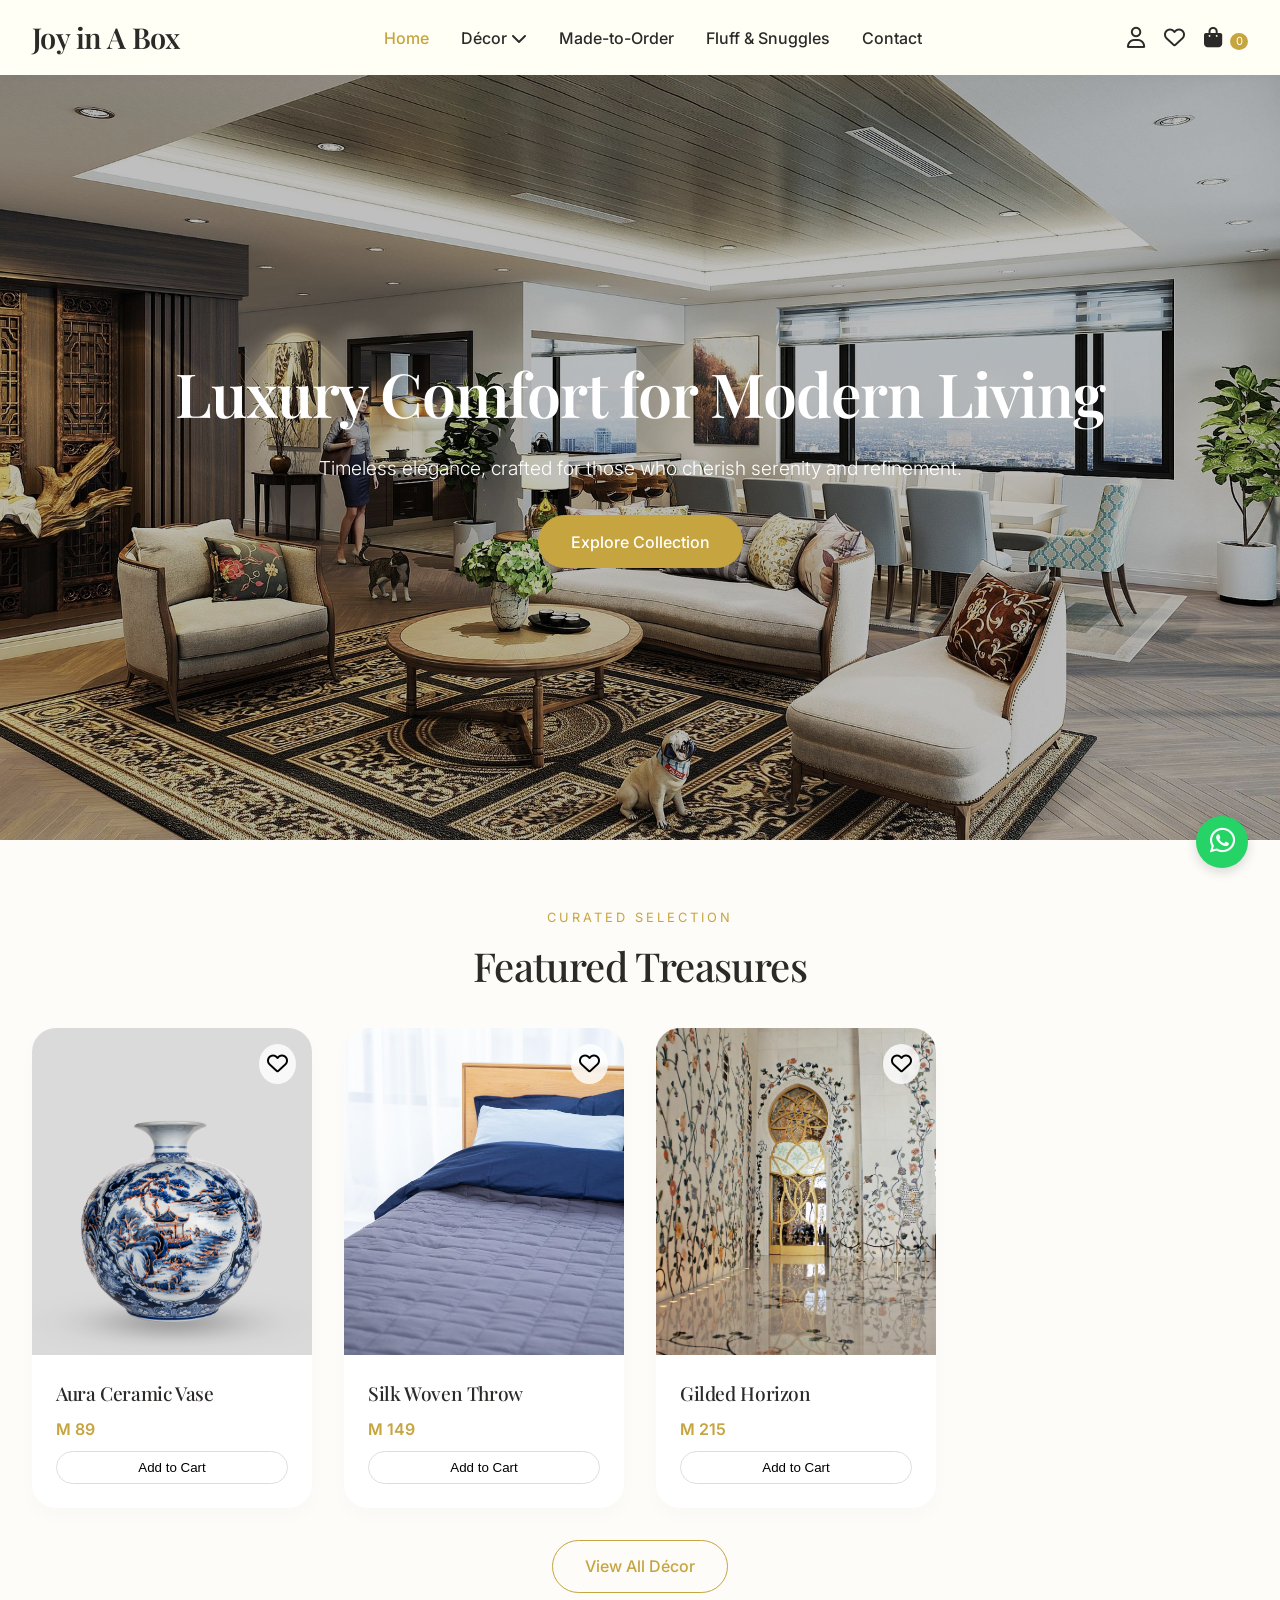
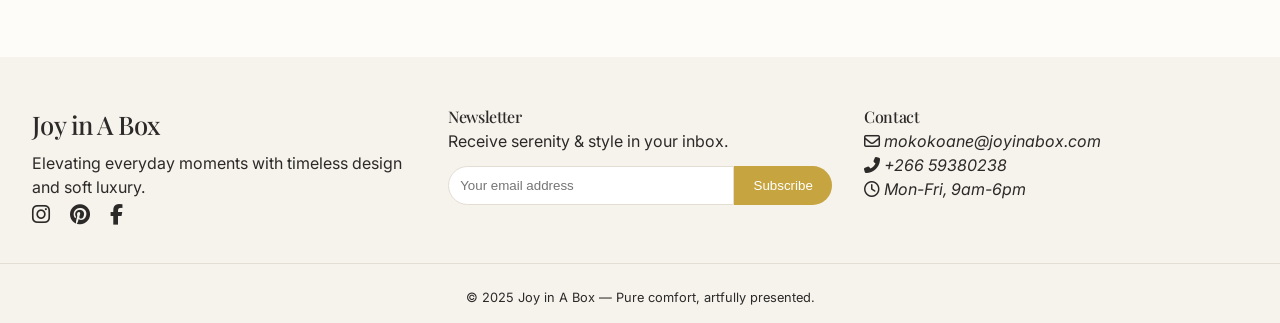
==== index.html @ f955df0f "Add files via upload" ====
<!DOCTYPE html>
<html lang="en">
<head>
    <meta charset="UTF-8">
    <meta name="viewport" content="width=device-width, initial-scale=1.0, viewport-fit=cover">
    <title>Joy in A Box | Luxury Comfort</title>
    <link rel="preconnect" href="https://fonts.googleapis.com">
    <link rel="preconnect" href="https://fonts.gstatic.com" crossorigin>
    <link href="https://fonts.googleapis.com/css2?family=Inter:opsz,wght@14..32,300;14..32,400;14..32,500;14..32,600&family=Playfair+Display:wght@400;500;600;700&display=swap" rel="stylesheet">
    <link rel="stylesheet" href="https://cdnjs.cloudflare.com/ajax/libs/font-awesome/6.5.1/css/all.min.css">
    <link rel="stylesheet" href="styles.css">
</head>
<body>
    <header class="header">
        <div class="container header-container">
            <div class="logo">
                <a href="index.html">Joy in A Box</a>
            </div>
            <nav class="main-nav">
                <ul class="nav-links">
                    <li><a href="index.html" class="active">Home</a></li>
                    <li class="dropdown-trigger">
                        <a href="decor.html">Décor <i class="fas fa-chevron-down dropdown-arrow"></i></a>
                        <ul class="dropdown-menu">
                            <li><a href="decor.html#wall-art">Wall Art</a></li>
                            <li><a href="decor.html#vases">Vases</a></li>
                            <li><a href="decor.html#lighting">Lighting</a></li>
                        </ul>
                    </li>
                    <li><a href="made-to-order.html">Made-to-Order</a></li>
                    <li><a href="fluff-snuggles.html">Fluff & Snuggles</a></li>
                    <li><a href="contact.html">Contact</a></li>
                </ul>
            </nav>
            <div class="header-icons">
                <a href="#" aria-label="Account" class="icon-btn"><i class="far fa-user"></i></a>
                <a href="#" aria-label="Favourites" class="icon-btn"><i class="far fa-heart"></i></a>
                <a href="#" aria-label="Cart" class="icon-btn cart-icon"><i class="fas fa-shopping-bag"></i> <span class="cart-count">0</span></a>
            </div>
            <button class="mobile-menu-toggle" aria-label="Menu"><i class="fas fa-bars"></i></button>
        </div>
    </header>

    <main>
        <section class="hero">
            <div class="hero-image">
                <div class="hero-overlay"></div>
                <div class="hero-content container">
                    <h1 class="hero-title">Luxury Comfort for Modern Living</h1>
                    <p class="hero-subtitle">Timeless elegance, crafted for those who cherish serenity and refinement.</p>
                    <a href="decor.html" class="btn btn-gold">Explore Collection</a>
                </div>
            </div>
        </section>

        <section class="featured container">
            <div class="section-header">
                <span class="section-tag">Curated Selection</span>
                <h2 class="section-title">Featured Treasures</h2>
            </div>
            <div class="product-grid">
                <div class="product-card">
                    <div class="product-image">
                        <img src="images/aura-vase.png" alt="Aura Ceramic Vase">
                        <button class="fav-btn"><i class="far fa-heart"></i></button>
                    </div>
                    <div class="product-info">
                        <h3>Aura Ceramic Vase</h3>
                        <p class="price">M 89</p>
                        <button class="btn-add-cart">Add to Cart</button>
                    </div>
                </div>
                <div class="product-card">
                    <div class="product-image">
                        <img src="images/silk-throw.jpg" alt="Silk Woven Throw">
                        <button class="fav-btn"><i class="far fa-heart"></i></button>
                    </div>
                    <div class="product-info">
                        <h3>Silk Woven Throw</h3>
                        <p class="price">M 149</p>
                        <button class="btn-add-cart">Add to Cart</button>
                    </div>
                </div>
                <div class="product-card">
                    <div class="product-image">
                        <img src="images/gilded-horizon.jpg" alt="Gilded Horizon">
                        <button class="fav-btn"><i class="far fa-heart"></i></button>
                    </div>
                    <div class="product-info">
                        <h3>Gilded Horizon</h3>
                        <p class="price">M 215</p>
                        <button class="btn-add-cart">Add to Cart</button>
                    </div>
                </div>
            </div>
            <div class="cta-center">
                <a href="decor.html" class="btn btn-outline">View All Décor</a>
            </div>
        </section>
    </main>

    <footer class="footer">
        <div class="container footer-grid">
            <div class="footer-brand">
                <div class="logo-footer">Joy in A Box</div>
                <p>Elevating everyday moments with timeless design and soft luxury.</p>
                <div class="social-links">
                    <a href="#" aria-label="Instagram"><i class="fab fa-instagram"></i></a>
                    <a href="#" aria-label="Pinterest"><i class="fab fa-pinterest"></i></a>
                    <a href="#" aria-label="Facebook"><i class="fab fa-facebook-f"></i></a>
                </div>
            </div>
            <div class="footer-newsletter">
                <h4>Newsletter</h4>
                <p>Receive serenity & style in your inbox.</p>
                <form class="newsletter-form">
                    <input type="email" placeholder="Your email address" required>
                    <button type="submit">Subscribe</button>
                </form>
            </div>
            <div class="footer-contact">
                <h4>Contact</h4>
                <address>
                    <p><i class="far fa-envelope"></i> mokokoane@joyinabox.com</p>
                    <p><i class="fas fa-phone-alt"></i> +266 59380238</p>
                    <p><i class="far fa-clock"></i> Mon-Fri, 9am-6pm </p>
                </address>
            </div>
        </div>
        <div class="footer-bottom">
            <div class="container"><p>© 2025 Joy in A Box — Pure comfort, artfully presented.</p></div>
        </div>
    </footer>

    <a href="https://wa.me/18004399021" class="floating-wa" target="_blank" aria-label="WhatsApp Chat"><i class="fab fa-whatsapp"></i></a>
    <button class="scroll-top" aria-label="Scroll to top"><i class="fas fa-arrow-up"></i></button>

    <script src="script.js"></script>
</body>
</html>
---- styles.css ----
* {
    margin: 0;
    padding: 0;
    box-sizing: border-box;
}

body {
    font-family: 'Inter', sans-serif;
    background-color: #FEFCF8;
    color: #2C2A29;
    line-height: 1.5;
}

h1, h2, h3, h4, .logo, .logo-footer, .hero-title, .section-title {
    font-family: 'Playfair Display', serif;
    font-weight: 500;
    letter-spacing: -0.02em;
}

.container {
    max-width: 1280px;
    margin: 0 auto;
    padding: 0 2rem;
}

.btn {
    display: inline-block;
    padding: 0.85rem 2rem;
    border-radius: 2rem;
    font-weight: 500;
    transition: all 0.3s ease;
    text-decoration: none;
    border: 1px solid transparent;
    cursor: pointer;
    font-family: 'Inter', sans-serif;
}

.btn-gold {
    background-color: #C6A43F;
    color: white;
    border-color: #C6A43F;
}

.btn-gold:hover {
    background-color: #B28C32;
    transform: translateY(-2px);
    box-shadow: 0 10px 20px rgba(0,0,0,0.05);
}

.btn-outline {
    border: 1px solid #C6A43F;
    color: #C6A43F;
    background: transparent;
}

.btn-outline:hover {
    background: #C6A43F;
    color: white;
}

.header {
    background: #FFFFFF;
    box-shadow: 0 2px 12px rgba(0,0,0,0.02);
    position: sticky;
    top: 0;
    z-index: 1000;
    backdrop-filter: blur(4px);
    background-color: rgba(255,255,245,0.96);
}

.header-container {
    display: flex;
    justify-content: space-between;
    align-items: center;
    padding: 1rem 2rem;
    flex-wrap: wrap;
}

.logo a {
    font-size: 1.8rem;
    font-weight: 600;
    text-decoration: none;
    color: #2C2A29;
    letter-spacing: -0.02em;
    font-family: 'Playfair Display', serif;
}

.nav-links {
    display: flex;
    gap: 2rem;
    list-style: none;
}

.nav-links li a {
    text-decoration: none;
    color: #2C2A29;
    font-weight: 500;
    transition: color 0.2s;
}

.nav-links li a:hover, .nav-links li a.active {
    color: #C6A43F;
}

.dropdown-trigger {
    position: relative;
}

.dropdown-menu {
    position: absolute;
    top: 100%;
    left: 0;
    background: white;
    list-style: none;
    padding: 0.75rem 0;
    border-radius: 1rem;
    box-shadow: 0 12px 28px rgba(0,0,0,0.05);
    min-width: 140px;
    opacity: 0;
    visibility: hidden;
    transition: all 0.2s;
    z-index: 10;
}

.dropdown-trigger:hover .dropdown-menu {
    opacity: 1;
    visibility: visible;
}

.dropdown-menu li a {
    display: block;
    padding: 0.5rem 1.5rem;
    color: #2C2A29;
}

.header-icons {
    display: flex;
    gap: 1.2rem;
    align-items: center;
}

.icon-btn {
    font-size: 1.3rem;
    text-decoration: none;
    color: #2C2A29;
    transition: color 0.2s;
}

.cart-icon {
    position: relative;
}
.cart-count {
    font-size: 0.7rem;
    background: #C6A43F;
    color: white;
    border-radius: 50%;
    width: 18px;
    display: inline-block;
    text-align: center;
    margin-left: 2px;
}

.mobile-menu-toggle {
    display: none;
    background: none;
    border: none;
    font-size: 1.8rem;
    cursor: pointer;
}

.hero-image {
    background-image: url('images/hero-luxury-interior.jpg');
    background-size: cover;
    background-position: center 40%;
    height: 85vh;
    position: relative;
    display: flex;
    align-items: center;
    justify-content: center;
}
.hero-overlay {
    position: absolute;
    inset: 0;
    background: rgba(0,0,0,0.25);
}
.hero-content {
    position: relative;
    text-align: center;
    color: white;
    z-index: 2;
}
.hero-title {
    font-size: 3.8rem;
    margin-bottom: 1rem;
    font-weight: 600;
}
.hero-subtitle {
    font-size: 1.2rem;
    margin-bottom: 2rem;
    font-weight: 300;
}

.section-header {
    text-align: center;
    margin: 4rem 0 2rem;
}
.section-tag {
    font-size: 0.8rem;
    letter-spacing: 3px;
    text-transform: uppercase;
    color: #C6A43F;
}
.section-title {
    font-size: 2.5rem;
    margin-top: 0.5rem;
}

.product-grid {
    display: grid;
    grid-template-columns: repeat(auto-fill, minmax(280px, 1fr));
    gap: 2rem;
    margin: 2rem 0;
}

.product-card {
    background: white;
    border-radius: 1.5rem;
    overflow: hidden;
    transition: all 0.3s ease;
    box-shadow: 0 8px 20px rgba(0,0,0,0.02);
}
.product-card:hover {
    transform: translateY(-6px);
    box-shadow: 0 24px 36px rgba(0,0,0,0.05);
}
.product-image {
    position: relative;
}
.product-image img {
    width: 100%;
    aspect-ratio: 6 / 7;
    object-fit: cover;
    display: block;
}
.fav-btn {
    position: absolute;
    top: 1rem;
    right: 1rem;
    background: rgba(255,255,255,0.8);
    border: none;
    font-size: 1.3rem;
    padding: 0.5rem;
    border-radius: 50%;
    cursor: pointer;
    backdrop-filter: blur(2px);
    transition: all 0.2s;
}
.fav-btn:hover {
    background: white;
    transform: scale(1.05);
}
.product-info {
    padding: 1.5rem;
}
.product-info h3 {
    font-size: 1.2rem;
    font-weight: 500;
}
.price {
    font-weight: 600;
    margin: 0.6rem 0;
    color: #C6A43F;
}
.btn-add-cart {
    background: none;
    border: 1px solid #ddd;
    padding: 0.5rem 1rem;
    border-radius: 2rem;
    cursor: pointer;
    width: 100%;
    transition: 0.2s;
}
.btn-add-cart:hover {
    background: #C6A43F;
    border-color: #C6A43F;
    color: white;
}
.cta-center {
    text-align: center;
    margin: 2rem 0 4rem;
}

.footer {
    background: #F6F2EC;
    padding: 3rem 0 1rem;
    margin-top: 4rem;
}
.footer-grid {
    display: grid;
    grid-template-columns: 1fr 1fr 1fr;
    gap: 2rem;
}
.logo-footer {
    font-size: 1.6rem;
    font-family: 'Playfair Display', serif;
    margin-bottom: 0.5rem;
}
.social-links a {
    text-decoration: none;
    margin-right: 1rem;
    font-size: 1.3rem;
    color: #2C2A29;
    transition: color 0.2s;
}
.social-links a:hover {
    color: #C6A43F;
}
.newsletter-form {
    display: flex;
    margin-top: 0.8rem;
}
.newsletter-form input {
    flex: 1;
    padding: 0.7rem;
    border: 1px solid #E4DDD4;
    border-radius: 3rem 0 0 3rem;
    outline: none;
}
.newsletter-form button {
    background: #C6A43F;
    border: none;
    padding: 0 1.2rem;
    border-radius: 0 3rem 3rem 0;
    color: white;
    cursor: pointer;
    transition: background 0.2s;
}
.newsletter-form button:hover {
    background: #B28C32;
}
.footer-bottom {
    border-top: 1px solid #E4DDD4;
    text-align: center;
    margin-top: 2rem;
    padding-top: 1.5rem;
    font-size: 0.8rem;
}

.floating-wa {
    position: fixed;
    bottom: 2rem;
    right: 2rem;
    background: #25D366;
    color: white;
    font-size: 1.8rem;
    padding: 0.6rem;
    width: 52px;
    height: 52px;
    border-radius: 50%;
    text-align: center;
    line-height: 1;
    text-decoration: none;
    box-shadow: 0 4px 12px rgba(0,0,0,0.15);
    z-index: 99;
    transition: transform 0.2s;
}
.floating-wa:hover {
    transform: scale(1.05);
}
.scroll-top {
    position: fixed;
    bottom: 2rem;
    right: 6rem;
    background: #C6A43F;
    border: none;
    width: 45px;
    height: 45px;
    border-radius: 50%;
    font-size: 1.2rem;
    cursor: pointer;
    opacity: 0.7;
    transition: 0.2s;
    z-index: 99;
    color: white;
}
.scroll-top:hover {
    opacity: 1;
    transform: translateY(-2px);
}

.page-header {
    text-align: center;
    margin: 3rem auto;
}
.categories-list {
    display: flex;
    justify-content: center;
    gap: 2rem;
    list-style: none;
    margin: 2rem 0;
}
.cat-badge {
    background: #F3EFE9;
    padding: 0.5rem 1.5rem;
    border-radius: 3rem;
    font-weight: 500;
    display: inline-flex;
    align-items: center;
    gap: 0.5rem;
}
.decor-section {
    margin-bottom: 3rem;
}
.decor-section h2 {
    font-size: 1.8rem;
    border-left: 4px solid #C6A43F;
    padding-left: 1rem;
    margin: 2rem 0 1rem;
    display: flex;
    align-items: center;
    gap: 0.75rem;
}

.made-to-order-container {
    max-width: 900px;
    margin: 2rem auto;
}
.process-timeline {
    background: #FAF7F2;
    border-radius: 2rem;
    padding: 2rem;
}
.timeline-title {
    text-align: center;
    margin-bottom: 2rem;
    font-size: 1.8rem;
}
.ordered-steps {
    list-style: none;
    padding: 0;
}
.ordered-steps li {
    display: flex;
    gap: 1rem;
    margin-bottom: 2rem;
    align-items: flex-start;
}
.step-icon {
    font-size: 2rem;
    min-width: 60px;
    color: #C6A43F;
}
.step-content strong {
    font-weight: 600;
    display: block;
    margin-bottom: 0.25rem;
    font-size: 1.1rem;
}
.custom-cta {
    text-align: center;
    margin-top: 2.5rem;
}

.cozy-hero {
    text-align: center;
    margin: 3rem auto 1rem;
}
.video-wrapper {
    margin: 2rem auto;
    border-radius: 2rem;
    overflow: hidden;
    box-shadow: 0 15px 30px rgba(0,0,0,0.05);
}
.video-wrapper video {
    display: block;
    border-radius: 2rem;
}
.soft-card {
    border-radius: 2rem;
}

.contact-grid {
    display: grid;
    grid-template-columns: 1fr 1fr;
    gap: 3rem;
    margin: 3rem auto;
}
.about-us h2, .contact-form-wrapper h2 {
    font-size: 1.8rem;
    margin-bottom: 1rem;
    display: flex;
    align-items: center;
    gap: 0.75rem;
}
.store-hours {
    margin-top: 1.5rem;
    padding-top: 1rem;
    border-top: 1px solid #E4DDD4;
}
.store-hours h3 {
    margin-bottom: 0.5rem;
    display: flex;
    align-items: center;
    gap: 0.5rem;
}
.form-group {
    margin-bottom: 1.2rem;
}
.form-group input, .form-group textarea {
    width: 100%;
    padding: 0.9rem;
    border: 1px solid #E4DDD4;
    border-radius: 1rem;
    background: white;
    font-family: 'Inter', sans-serif;
    transition: border-color 0.2s;
}
.form-group input:focus, .form-group textarea:focus {
    outline: none;
    border-color: #C6A43F;
}
.form-note {
    font-size: 0.8rem;
    margin-top: 1rem;
    color: #7E6B5C;
}

@media (max-width: 960px) {
    .main-nav {
        display: none;
        position: absolute;
        top: 100%;
        left: 0;
        width: 100%;
        background: white;
        padding: 1.5rem;
        box-shadow: 0 10px 20px rgba(0,0,0,0.05);
    }
    .main-nav.active {
        display: block;
    }
    .nav-links {
        flex-direction: column;
        gap: 1rem;
    }
    .mobile-menu-toggle {
        display: block;
    }
    .header-icons {
        margin-right: 0.5rem;
    }
    .footer-grid {
        grid-template-columns: 1fr;
        text-align: center;
        gap: 1.5rem;
    }
    .contact-grid {
        grid-template-columns: 1fr;
    }
    .hero-title {
        font-size: 2.2rem;
    }
    .product-grid {
        grid-template-columns: repeat(auto-fill, minmax(240px, 1fr));
    }
    .scroll-top {
        right: 1.2rem;
        bottom: 1.2rem;
    }
    .floating-wa {
        right: 1.2rem;
        bottom: 5rem;
    }
}
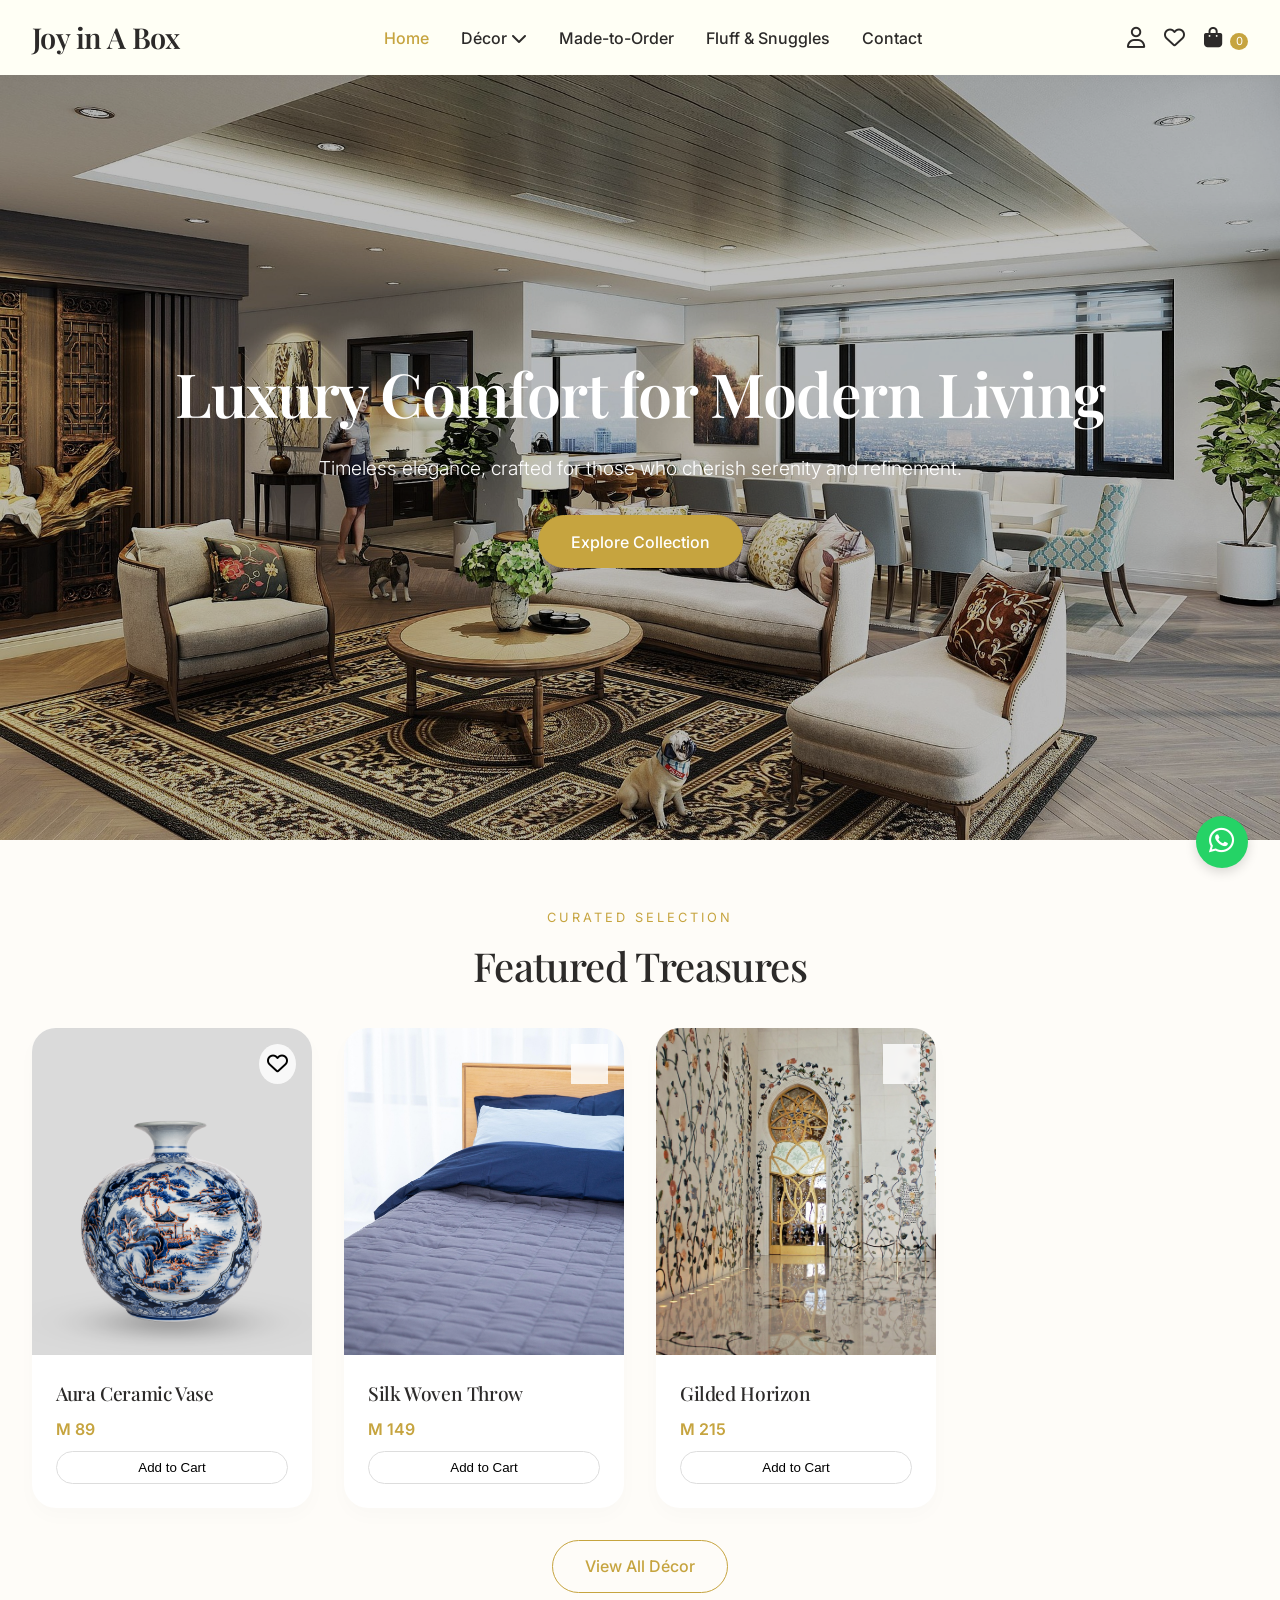
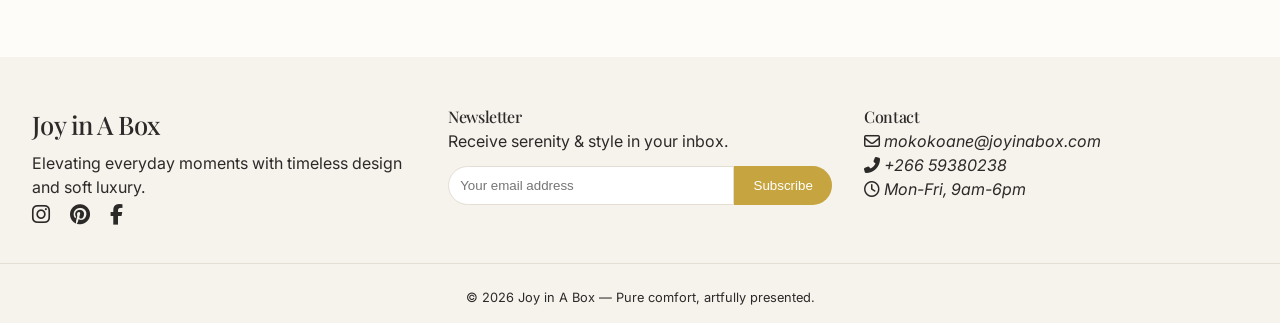
==== commit 20ceddf6: "Update index.html" ====
--- a/index.html
+++ b/index.html
@@ -128,7 +128,7 @@
             </div>
         </div>
         <div class="footer-bottom">
-            <div class="container"><p>© 2025 Joy in A Box — Pure comfort, artfully presented.</p></div>
+            <div class="container"><p>© 2026 Joy in A Box — Pure comfort, artfully presented.</p></div>
         </div>
     </footer>
 
@@ -137,4 +137,4 @@
 
     <script src="script.js"></script>
 </body>
-</html>+</html>
